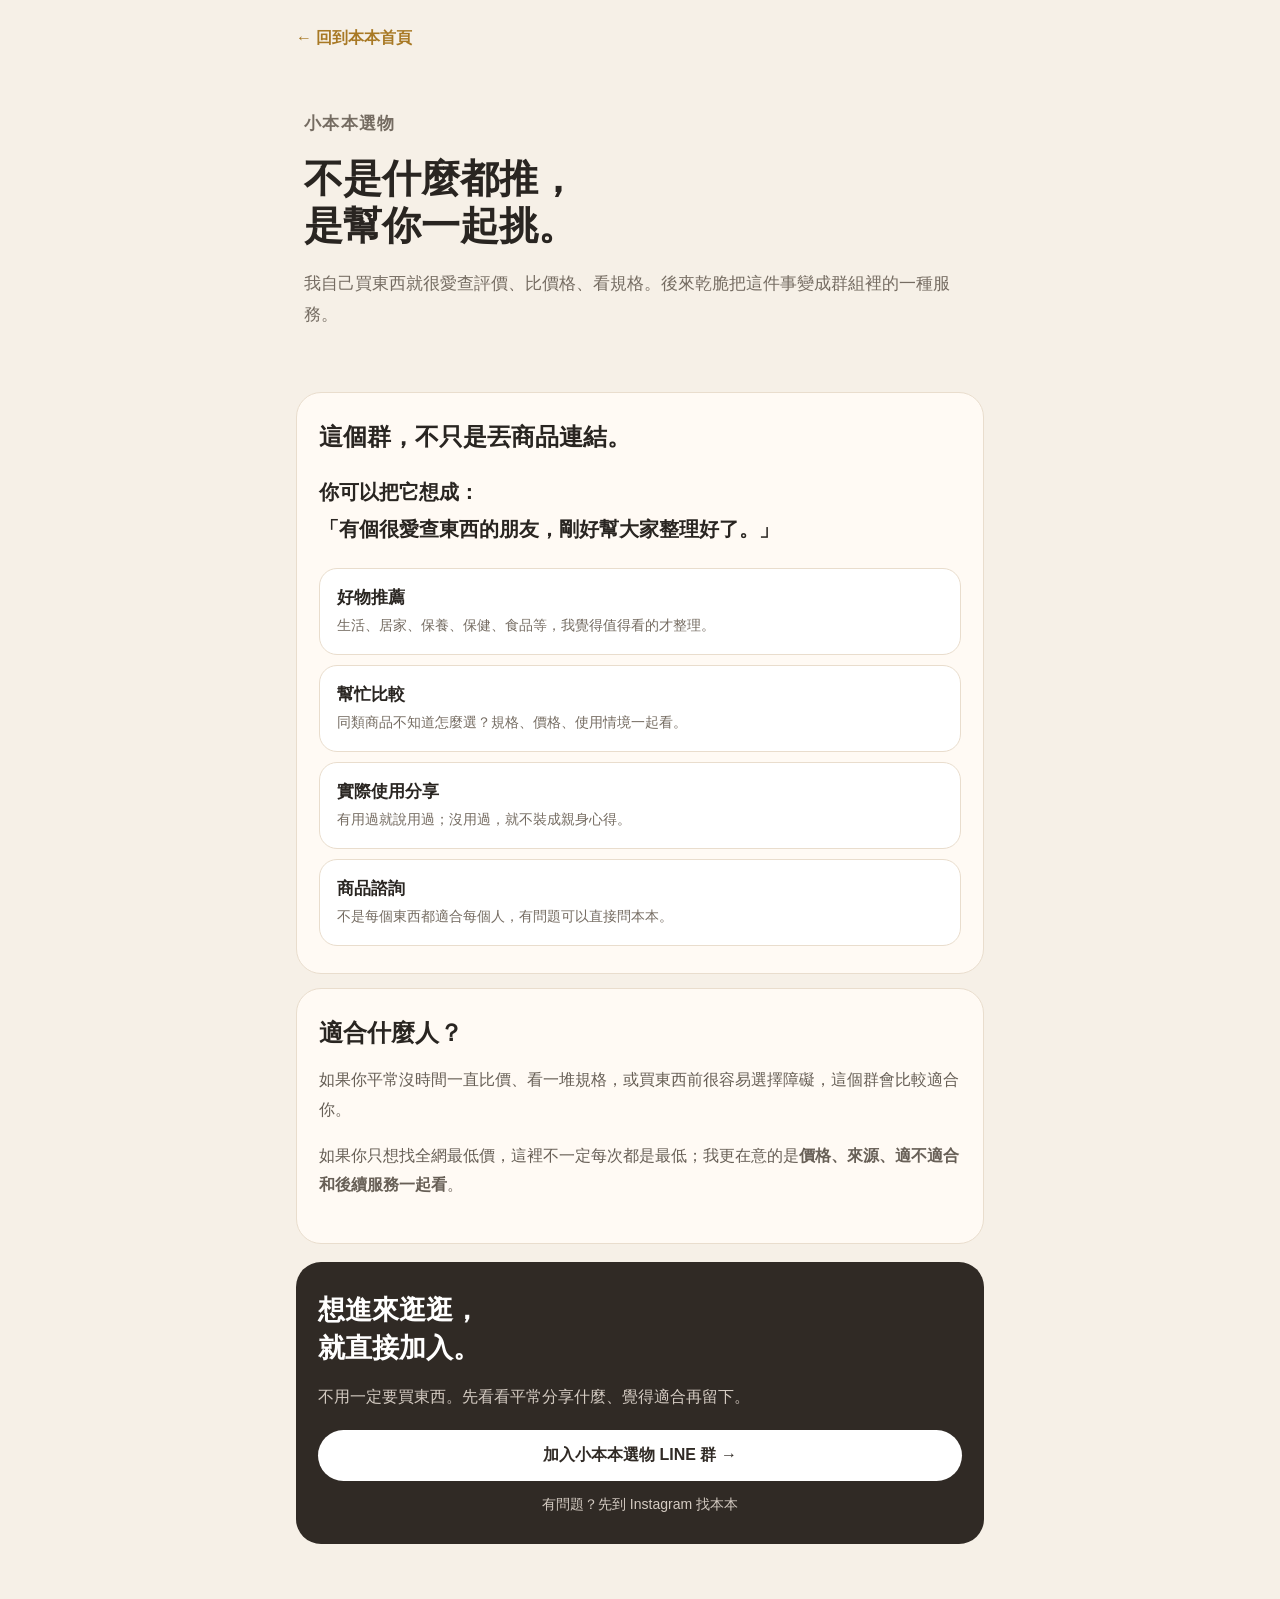
==== select.html @ be184f2b "Add files via upload" ====
<!doctype html>
<html lang="zh-Hant">
<head>
<meta charset="utf-8"><meta name="viewport" content="width=device-width,initial-scale=1">
<meta name="theme-color" content="#f6f0e7">
<title>小本本選物｜李本本</title>
<meta name="description" content="小本本選物：好物推薦、商品諮詢、比價、口碑與實際使用分享。">
<style>
:root{--bg:#f6f0e7;--paper:#fffaf4;--ink:#292521;--muted:#756c62;--gold:#a87925;--line:#e9ddcd;--dark:#302a25}
*{box-sizing:border-box}body{margin:0;background:var(--bg);color:var(--ink);font-family:-apple-system,BlinkMacSystemFont,"PingFang TC","Noto Sans TC","Microsoft JhengHei",sans-serif}
.wrap{max-width:720px;margin:auto;padding:28px 16px 55px}.back{color:var(--gold);text-decoration:none;font-weight:800}
.hero{padding:42px 8px 30px}.eyebrow{font-size:13px;color:var(--gold);font-weight:800;letter-spacing:.08em}.hero h1{font-size:39px;line-height:1.2;margin:10px 0 18px}.hero p{font-size:17px;line-height:1.85;color:var(--muted)}
.box{background:var(--paper);border:1px solid var(--line);border-radius:25px;padding:27px 22px;margin:14px 0}.box h2{font-size:24px;line-height:1.4;margin:0 0 14px}.box p{font-size:16px;line-height:1.85;color:#675f56}.items{display:grid;gap:10px;margin-top:18px}.item{background:white;border:1px solid var(--line);border-radius:18px;padding:17px}.item strong{display:block;font-size:17px;margin-bottom:5px}.item span{color:var(--muted);font-size:14px;line-height:1.65}
.quote{font-size:20px!important;font-weight:750;color:var(--ink)!important}
.cta{background:var(--dark);color:white;border-radius:25px;padding:30px 22px;margin-top:18px}.cta h2{font-size:27px;line-height:1.4;margin:0 0 12px}.cta p{color:#d4cbc2;line-height:1.8}.btn{display:block;background:white;color:var(--dark);text-decoration:none;text-align:center;padding:15px;border-radius:999px;font-weight:900;margin-top:18px}.minor{display:block;color:#d4cbc2;text-align:center;margin-top:15px;text-decoration:none;font-size:14px}
</style></head>
<body><div class="wrap">
<a class="back" href="index.html">← 回到本本首頁</a>
<section class="hero">
<p class="eyebrow">小本本選物</p>
<h1>不是什麼都推，<br>是幫你一起挑。</h1>
<p>我自己買東西就很愛查評價、比價格、看規格。後來乾脆把這件事變成群組裡的一種服務。</p>
</section>

<section class="box">
<h2>這個群，不只是丟商品連結。</h2>
<p class="quote">你可以把它想成：<br>「有個很愛查東西的朋友，剛好幫大家整理好了。」</p>
<div class="items">
<div class="item"><strong>好物推薦</strong><span>生活、居家、保養、保健、食品等，我覺得值得看的才整理。</span></div>
<div class="item"><strong>幫忙比較</strong><span>同類商品不知道怎麼選？規格、價格、使用情境一起看。</span></div>
<div class="item"><strong>實際使用分享</strong><span>有用過就說用過；沒用過，就不裝成親身心得。</span></div>
<div class="item"><strong>商品諮詢</strong><span>不是每個東西都適合每個人，有問題可以直接問本本。</span></div>
</div>
</section>

<section class="box">
<h2>適合什麼人？</h2>
<p>如果你平常沒時間一直比價、看一堆規格，或買東西前很容易選擇障礙，這個群會比較適合你。</p>
<p>如果你只想找全網最低價，這裡不一定每次都是最低；我更在意的是<strong>價格、來源、適不適合和後續服務一起看</strong>。</p>
</section>

<section class="cta">
<h2>想進來逛逛，<br>就直接加入。</h2>
<p>不用一定要買東西。先看看平常分享什麼、覺得適合再留下。</p>
<a class="btn" href="https://line.me/R/ti/g/mtligQaPc9" target="_blank">加入小本本選物 LINE 群 →</a>
<a class="minor" href="https://www.instagram.com/JINCA1027/" target="_blank">有問題？先到 Instagram 找本本</a>
</section>
</div></body></html>
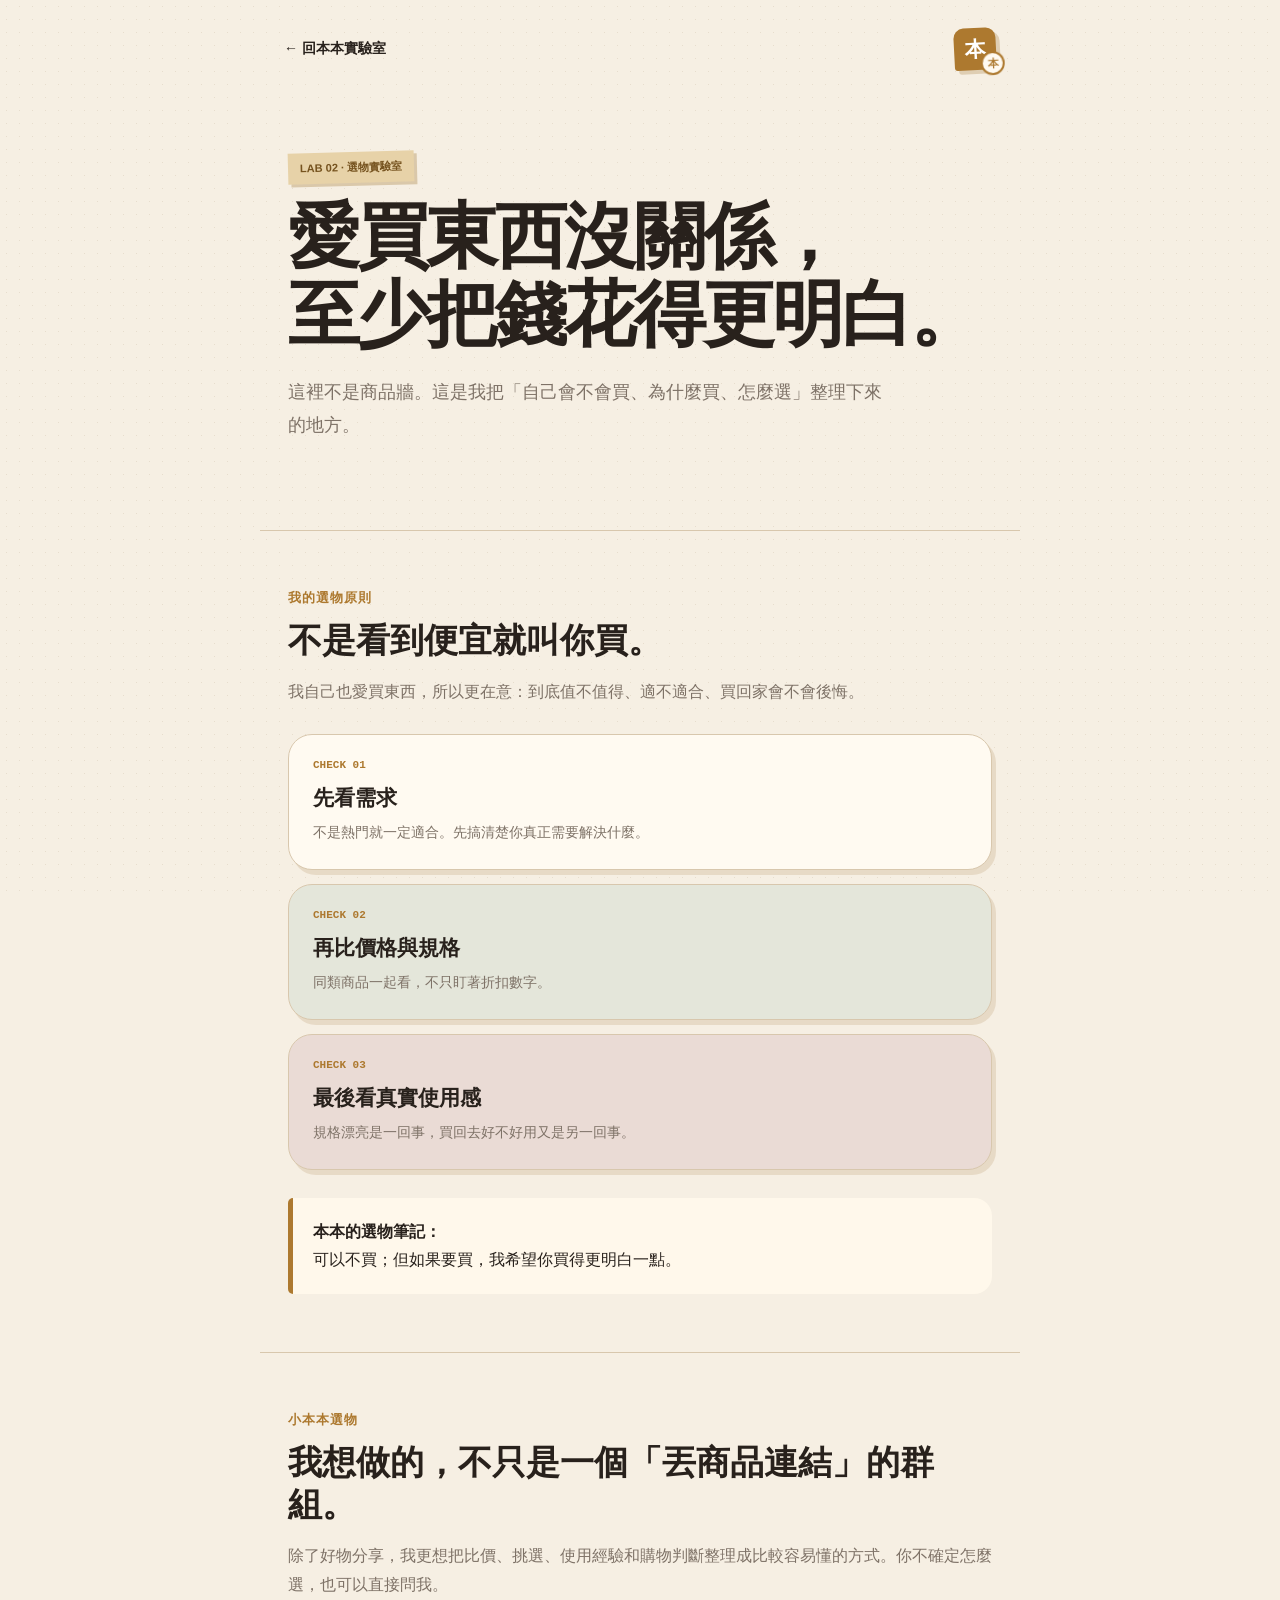
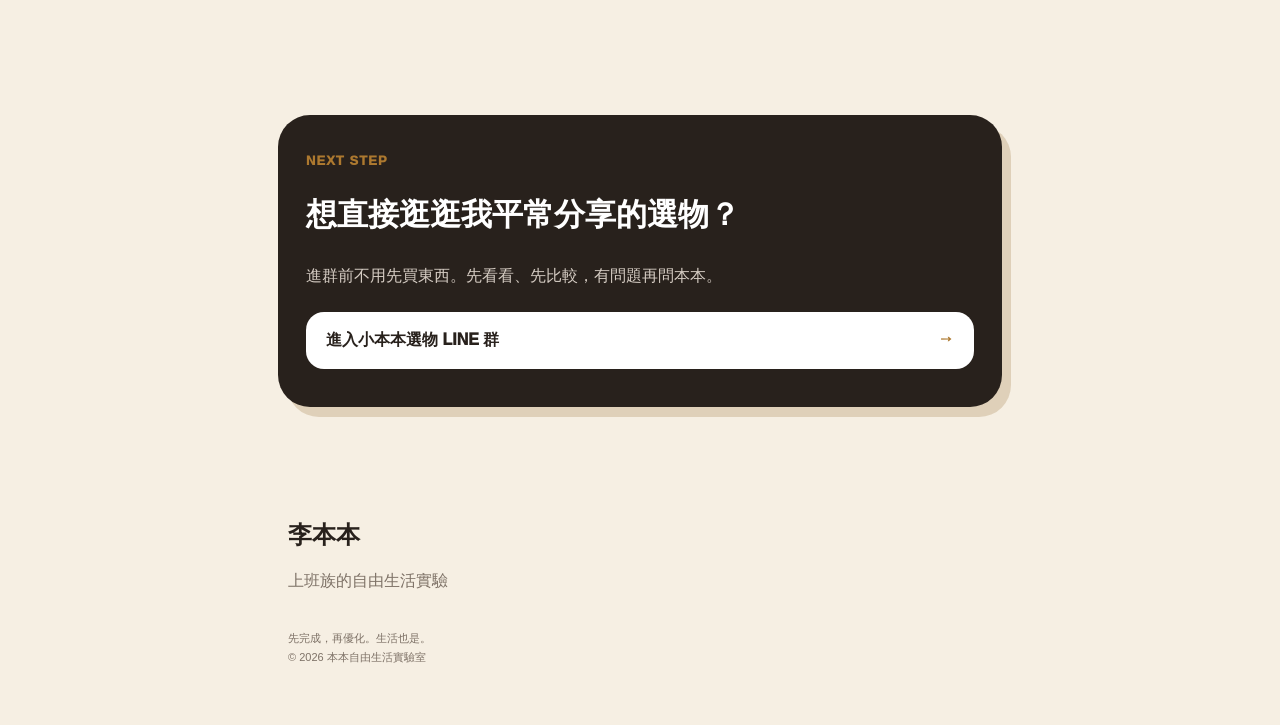
==== commit cd0b314b: "Add files via upload" ====
--- a/select.html
+++ b/select.html
@@ -1,48 +1,29 @@
-<!doctype html>
-<html lang="zh-Hant">
-<head>
-<meta charset="utf-8"><meta name="viewport" content="width=device-width,initial-scale=1">
-<meta name="theme-color" content="#f6f0e7">
-<title>小本本選物｜李本本</title>
-<meta name="description" content="小本本選物：好物推薦、商品諮詢、比價、口碑與實際使用分享。">
-<style>
-:root{--bg:#f6f0e7;--paper:#fffaf4;--ink:#292521;--muted:#756c62;--gold:#a87925;--line:#e9ddcd;--dark:#302a25}
-*{box-sizing:border-box}body{margin:0;background:var(--bg);color:var(--ink);font-family:-apple-system,BlinkMacSystemFont,"PingFang TC","Noto Sans TC","Microsoft JhengHei",sans-serif}
-.wrap{max-width:720px;margin:auto;padding:28px 16px 55px}.back{color:var(--gold);text-decoration:none;font-weight:800}
-.hero{padding:42px 8px 30px}.eyebrow{font-size:13px;color:var(--gold);font-weight:800;letter-spacing:.08em}.hero h1{font-size:39px;line-height:1.2;margin:10px 0 18px}.hero p{font-size:17px;line-height:1.85;color:var(--muted)}
-.box{background:var(--paper);border:1px solid var(--line);border-radius:25px;padding:27px 22px;margin:14px 0}.box h2{font-size:24px;line-height:1.4;margin:0 0 14px}.box p{font-size:16px;line-height:1.85;color:#675f56}.items{display:grid;gap:10px;margin-top:18px}.item{background:white;border:1px solid var(--line);border-radius:18px;padding:17px}.item strong{display:block;font-size:17px;margin-bottom:5px}.item span{color:var(--muted);font-size:14px;line-height:1.65}
-.quote{font-size:20px!important;font-weight:750;color:var(--ink)!important}
-.cta{background:var(--dark);color:white;border-radius:25px;padding:30px 22px;margin-top:18px}.cta h2{font-size:27px;line-height:1.4;margin:0 0 12px}.cta p{color:#d4cbc2;line-height:1.8}.btn{display:block;background:white;color:var(--dark);text-decoration:none;text-align:center;padding:15px;border-radius:999px;font-weight:900;margin-top:18px}.minor{display:block;color:#d4cbc2;text-align:center;margin-top:15px;text-decoration:none;font-size:14px}
+<!doctype html><html lang="zh-Hant"><head><meta charset="utf-8"><meta name="viewport" content="width=device-width,initial-scale=1"><title>選物實驗室｜李本本</title><style>
+:root{--bg:#f6efe3;--paper:#fffaf1;--ink:#28211c;--muted:#7e7267;--caramel:#ad792f;--line:#d8c7ad;--sage:#e4e6da;--blush:#eadbd5;--oat:#eadcc2}
+*{box-sizing:border-box}html{scroll-behavior:smooth}body{margin:0;background:var(--bg);color:var(--ink);font-family:-apple-system,BlinkMacSystemFont,"PingFang TC","Noto Sans TC","Microsoft JhengHei",sans-serif}
+body:before{content:"";position:fixed;inset:0;pointer-events:none;opacity:.18;background-image:radial-gradient(#a88d68 .7px,transparent .7px);background-size:13px 13px}
+.wrap{max-width:760px;margin:auto;position:relative}.top{display:flex;justify-content:space-between;align-items:center;padding:28px 24px}
+.home{color:var(--ink);text-decoration:none;font-weight:900;font-size:14px}.symbol{width:42px;height:42px;background:var(--caramel);color:white;border-radius:10px 10px 10px 3px;display:grid;place-items:center;font-weight:950;font-size:21px;transform:rotate(-3deg);box-shadow:4px 4px 0 #dfceb3;position:relative}
+.symbol:after{content:"本";position:absolute;width:20px;height:20px;right:-8px;bottom:-6px;background:var(--paper);border:2px solid var(--caramel);color:var(--caramel);font-size:11px;display:grid;place-items:center;border-radius:50%}
+.hero{padding:54px 28px 70px}.eyebrow{color:var(--caramel);font-weight:950;font-size:13px;letter-spacing:.08em}.hero h1{font-size:clamp(43px,9vw,72px);line-height:1.08;margin:15px 0 22px;letter-spacing:-.04em}.hero p{font-size:18px;line-height:1.85;color:var(--muted);max-width:610px}
+.tape{display:inline-block;background:#e7d2a8;padding:8px 12px;font-size:11px;font-weight:900;color:#76531f;transform:rotate(-1.5deg);box-shadow:3px 3px 0 #dac8aa}
+.section{padding:58px 28px;border-top:1px solid var(--line)}.section h2{font-size:34px;line-height:1.25;margin:12px 0 16px}.section>p{color:var(--muted);line-height:1.8}
+.cards{display:grid;gap:14px;margin-top:28px}.card{background:var(--paper);border:1px solid var(--line);border-radius:24px;padding:24px;box-shadow:4px 5px 0 #e7dac6}.card:nth-child(2){background:var(--sage)}.card:nth-child(3){background:var(--blush)}.card h3{font-size:21px;margin:0 0 9px}.card p{margin:0;color:var(--muted);line-height:1.7;font-size:14px}.num{font:900 11px ui-monospace,monospace;color:var(--caramel);margin-bottom:13px}
+.note{margin:28px 0 0;background:#fff8eb;border-left:5px solid var(--caramel);padding:20px;border-radius:5px 18px 18px 5px;line-height:1.75}
+.dark{background:var(--ink);color:white;margin:42px 18px;border-radius:32px;padding:38px 28px;box-shadow:9px 10px 0 #dfd0b9}.dark h2{font-size:31px;line-height:1.35}.dark p{color:#d5ccc3;line-height:1.75}.cta{display:block;margin-top:22px;background:white;color:var(--ink);padding:18px 20px;border-radius:18px;text-decoration:none;font-weight:950}.cta span{float:right;color:var(--caramel)}
+.footer{padding:70px 28px 45px}.footer strong{font-size:24px}.footer p{color:var(--muted);line-height:1.7}.mini{font-size:11px!important;margin-top:35px}
+@media(min-width:650px){.cards.two{grid-template-columns:1fr 1fr}}
 </style></head>
-<body><div class="wrap">
-<a class="back" href="index.html">← 回到本本首頁</a>
-<section class="hero">
-<p class="eyebrow">小本本選物</p>
-<h1>不是什麼都推，<br>是幫你一起挑。</h1>
-<p>我自己買東西就很愛查評價、比價格、看規格。後來乾脆把這件事變成群組裡的一種服務。</p>
-</section>
-
-<section class="box">
-<h2>這個群，不只是丟商品連結。</h2>
-<p class="quote">你可以把它想成：<br>「有個很愛查東西的朋友，剛好幫大家整理好了。」</p>
-<div class="items">
-<div class="item"><strong>好物推薦</strong><span>生活、居家、保養、保健、食品等，我覺得值得看的才整理。</span></div>
-<div class="item"><strong>幫忙比較</strong><span>同類商品不知道怎麼選？規格、價格、使用情境一起看。</span></div>
-<div class="item"><strong>實際使用分享</strong><span>有用過就說用過；沒用過，就不裝成親身心得。</span></div>
-<div class="item"><strong>商品諮詢</strong><span>不是每個東西都適合每個人，有問題可以直接問本本。</span></div>
-</div>
-</section>
-
-<section class="box">
-<h2>適合什麼人？</h2>
-<p>如果你平常沒時間一直比價、看一堆規格，或買東西前很容易選擇障礙，這個群會比較適合你。</p>
-<p>如果你只想找全網最低價，這裡不一定每次都是最低；我更在意的是<strong>價格、來源、適不適合和後續服務一起看</strong>。</p>
-</section>
-
-<section class="cta">
-<h2>想進來逛逛，<br>就直接加入。</h2>
-<p>不用一定要買東西。先看看平常分享什麼、覺得適合再留下。</p>
-<a class="btn" href="https://line.me/R/ti/g/mtligQaPc9" target="_blank">加入小本本選物 LINE 群 →</a>
-<a class="minor" href="https://www.instagram.com/JINCA1027/" target="_blank">有問題？先到 Instagram 找本本</a>
-</section>
-</div></body></html>+<body><main class="wrap">
+<header class="top"><a class="home" href="index.html">← 回本本實驗室</a><div class="symbol">本</div></header>
+<section class="hero"><span class="tape">LAB 02 · 選物實驗室</span><h1>愛買東西沒關係，<br>至少把錢花得更明白。</h1><p>這裡不是商品牆。這是我把「自己會不會買、為什麼買、怎麼選」整理下來的地方。</p></section>
+<section class="section"><div class="eyebrow">我的選物原則</div><h2>不是看到便宜就叫你買。</h2><p>我自己也愛買東西，所以更在意：到底值不值得、適不適合、買回家會不會後悔。</p>
+<div class="cards">
+<div class="card"><div class="num">CHECK 01</div><h3>先看需求</h3><p>不是熱門就一定適合。先搞清楚你真正需要解決什麼。</p></div>
+<div class="card"><div class="num">CHECK 02</div><h3>再比價格與規格</h3><p>同類商品一起看，不只盯著折扣數字。</p></div>
+<div class="card"><div class="num">CHECK 03</div><h3>最後看真實使用感</h3><p>規格漂亮是一回事，買回去好不好用又是另一回事。</p></div>
+</div><div class="note"><strong>本本的選物筆記：</strong><br>可以不買；但如果要買，我希望你買得更明白一點。</div></section>
+<section class="section"><div class="eyebrow">小本本選物</div><h2>我想做的，不只是一個「丟商品連結」的群組。</h2><p>除了好物分享，我更想把比價、挑選、使用經驗和購物判斷整理成比較容易懂的方式。你不確定怎麼選，也可以直接問我。</p></section>
+<section class="dark"><div class="eyebrow">NEXT STEP</div><h2>想直接逛逛我平常分享的選物？</h2><p>進群前不用先買東西。先看看、先比較，有問題再問本本。</p><a class="cta" href="https://line.me/R/ti/g/mtligQaPc9" target='_blank' rel='noopener'>進入小本本選物 LINE 群<span>→</span></a></section>
+<footer class="footer"><strong>李本本</strong><p>上班族的自由生活實驗</p><p class="mini">先完成，再優化。生活也是。<br>© 2026 本本自由生活實驗室</p></footer>
+</main></body></html>
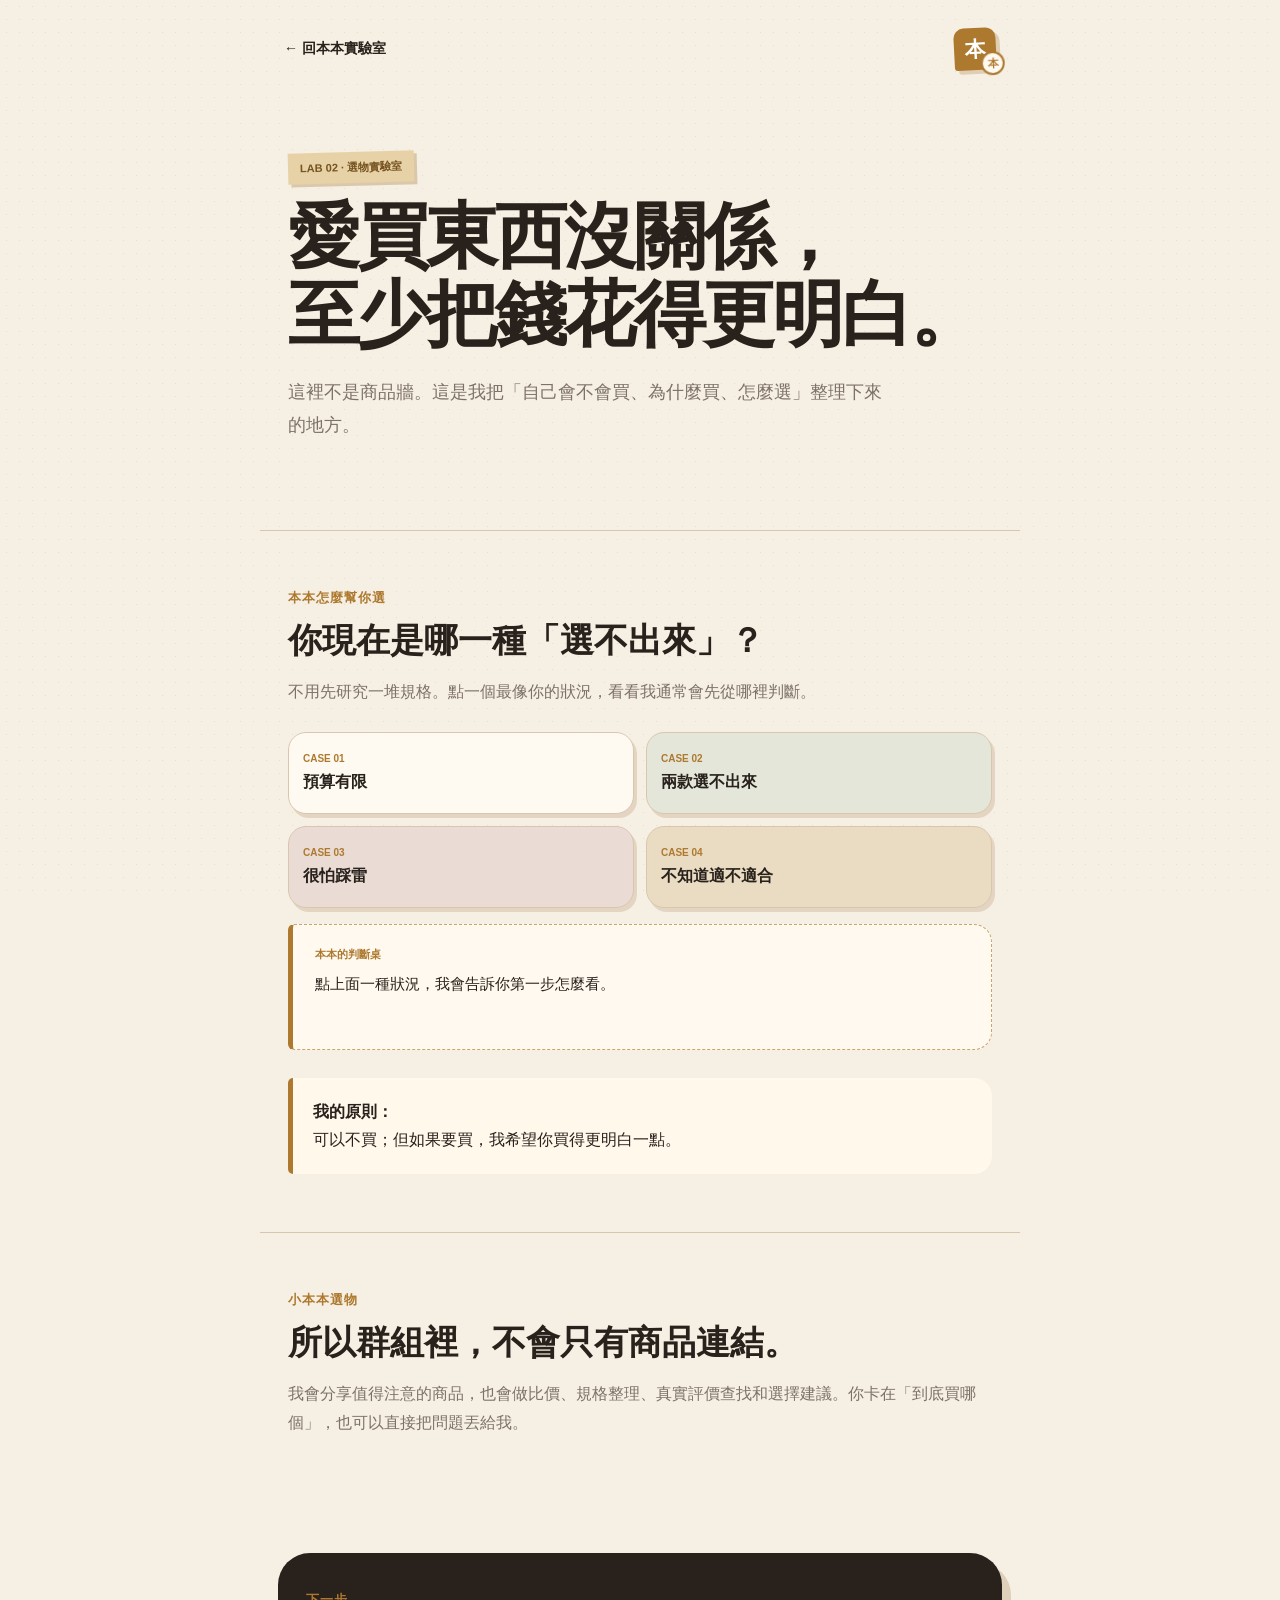
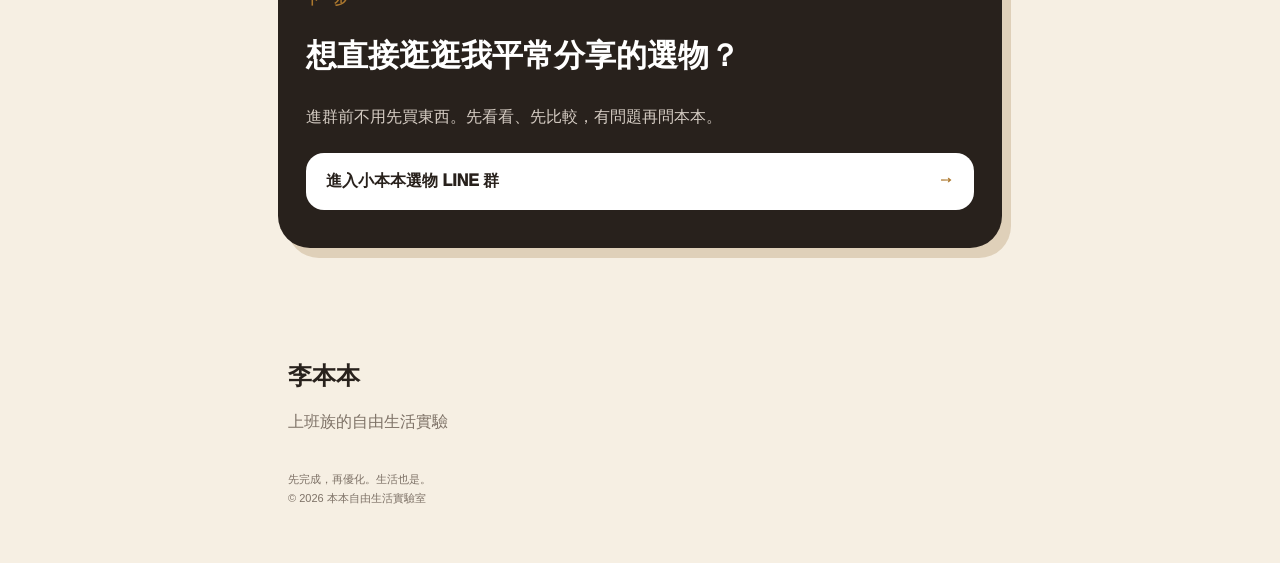
==== commit 0f88d110: "Add files via upload" ====
--- a/select.html
+++ b/select.html
@@ -8,22 +8,35 @@
 .hero{padding:54px 28px 70px}.eyebrow{color:var(--caramel);font-weight:950;font-size:13px;letter-spacing:.08em}.hero h1{font-size:clamp(43px,9vw,72px);line-height:1.08;margin:15px 0 22px;letter-spacing:-.04em}.hero p{font-size:18px;line-height:1.85;color:var(--muted);max-width:610px}
 .tape{display:inline-block;background:#e7d2a8;padding:8px 12px;font-size:11px;font-weight:900;color:#76531f;transform:rotate(-1.5deg);box-shadow:3px 3px 0 #dac8aa}
 .section{padding:58px 28px;border-top:1px solid var(--line)}.section h2{font-size:34px;line-height:1.25;margin:12px 0 16px}.section>p{color:var(--muted);line-height:1.8}
-.cards{display:grid;gap:14px;margin-top:28px}.card{background:var(--paper);border:1px solid var(--line);border-radius:24px;padding:24px;box-shadow:4px 5px 0 #e7dac6}.card:nth-child(2){background:var(--sage)}.card:nth-child(3){background:var(--blush)}.card h3{font-size:21px;margin:0 0 9px}.card p{margin:0;color:var(--muted);line-height:1.7;font-size:14px}.num{font:900 11px ui-monospace,monospace;color:var(--caramel);margin-bottom:13px}
 .note{margin:28px 0 0;background:#fff8eb;border-left:5px solid var(--caramel);padding:20px;border-radius:5px 18px 18px 5px;line-height:1.75}
 .dark{background:var(--ink);color:white;margin:42px 18px;border-radius:32px;padding:38px 28px;box-shadow:9px 10px 0 #dfd0b9}.dark h2{font-size:31px;line-height:1.35}.dark p{color:#d5ccc3;line-height:1.75}.cta{display:block;margin-top:22px;background:white;color:var(--ink);padding:18px 20px;border-radius:18px;text-decoration:none;font-weight:950}.cta span{float:right;color:var(--caramel)}
 .footer{padding:70px 28px 45px}.footer strong{font-size:24px}.footer p{color:var(--muted);line-height:1.7}.mini{font-size:11px!important;margin-top:35px}
-@media(min-width:650px){.cards.two{grid-template-columns:1fr 1fr}}
+.choice-grid{display:grid;grid-template-columns:1fr 1fr;gap:12px;margin-top:26px}.choice{appearance:none;-webkit-appearance:none;border:1px solid var(--line);background:var(--paper);color:var(--ink);border-radius:18px;padding:20px 14px;text-align:left;font:inherit;font-weight:900;box-shadow:3px 4px 0 #e3d5c1;cursor:pointer}.choice:nth-child(2){background:var(--sage)}.choice:nth-child(3){background:var(--blush)}.choice:nth-child(4){background:var(--oat)}.choice.active{border-color:var(--caramel);background:#f3dfb8;transform:translateY(2px);box-shadow:0 2px 0 #d0b17b}.choice small{display:block;color:var(--caramel);font-size:10px;margin-bottom:8px}
+.answer{margin-top:16px;padding:22px;background:#fff9ef;border:1px dashed #c9a56b;border-left:5px solid var(--caramel);border-radius:6px 18px 18px 6px;min-height:126px}.answer b{display:block;color:var(--caramel);font-size:11px;margin-bottom:9px}.answer p{margin:0;line-height:1.75;font-size:15px}
+.path{position:relative;margin-top:30px;padding-left:35px}.path:before{content:"";position:absolute;left:11px;top:12px;bottom:12px;border-left:2px dashed #c7a66f}.stop{position:relative;padding:0 0 35px 18px}.stop:last-child{padding-bottom:0}.stop:before{content:"";position:absolute;left:-31px;top:5px;width:15px;height:15px;border-radius:50%;background:var(--paper);border:3px solid var(--caramel);z-index:1}.stop.current:before{background:var(--caramel);box-shadow:0 0 0 6px #ead7b8}.stop .tag{font:900 10px ui-monospace,monospace;color:var(--caramel)}.stop h3{font-size:22px;margin:5px 0 7px}.stop p{margin:0;color:var(--muted);line-height:1.65;font-size:14px}.current-card{margin-top:30px;padding:24px;border-radius:22px;background:var(--paper);border:1px dashed #c9a56b}.current-card strong{font-size:20px}.current-card p{color:var(--muted);line-height:1.7;margin-bottom:0}
+@media(max-width:430px){.choice-grid{grid-template-columns:1fr 1fr}.hero{padding-top:45px}}
 </style></head>
-<body><main class="wrap">
-<header class="top"><a class="home" href="index.html">← 回本本實驗室</a><div class="symbol">本</div></header>
+<body><main class="wrap"><header class="top"><a class="home" href="index.html">← 回本本實驗室</a><div class="symbol">本</div></header>
 <section class="hero"><span class="tape">LAB 02 · 選物實驗室</span><h1>愛買東西沒關係，<br>至少把錢花得更明白。</h1><p>這裡不是商品牆。這是我把「自己會不會買、為什麼買、怎麼選」整理下來的地方。</p></section>
-<section class="section"><div class="eyebrow">我的選物原則</div><h2>不是看到便宜就叫你買。</h2><p>我自己也愛買東西，所以更在意：到底值不值得、適不適合、買回家會不會後悔。</p>
-<div class="cards">
-<div class="card"><div class="num">CHECK 01</div><h3>先看需求</h3><p>不是熱門就一定適合。先搞清楚你真正需要解決什麼。</p></div>
-<div class="card"><div class="num">CHECK 02</div><h3>再比價格與規格</h3><p>同類商品一起看，不只盯著折扣數字。</p></div>
-<div class="card"><div class="num">CHECK 03</div><h3>最後看真實使用感</h3><p>規格漂亮是一回事，買回去好不好用又是另一回事。</p></div>
-</div><div class="note"><strong>本本的選物筆記：</strong><br>可以不買；但如果要買，我希望你買得更明白一點。</div></section>
-<section class="section"><div class="eyebrow">小本本選物</div><h2>我想做的，不只是一個「丟商品連結」的群組。</h2><p>除了好物分享，我更想把比價、挑選、使用經驗和購物判斷整理成比較容易懂的方式。你不確定怎麼選，也可以直接問我。</p></section>
-<section class="dark"><div class="eyebrow">NEXT STEP</div><h2>想直接逛逛我平常分享的選物？</h2><p>進群前不用先買東西。先看看、先比較，有問題再問本本。</p><a class="cta" href="https://line.me/R/ti/g/mtligQaPc9" target='_blank' rel='noopener'>進入小本本選物 LINE 群<span>→</span></a></section>
-<footer class="footer"><strong>李本本</strong><p>上班族的自由生活實驗</p><p class="mini">先完成，再優化。生活也是。<br>© 2026 本本自由生活實驗室</p></footer>
-</main></body></html>+
+<section class="section"><div class="eyebrow">本本怎麼幫你選</div><h2>你現在是哪一種「選不出來」？</h2><p>不用先研究一堆規格。點一個最像你的狀況，看看我通常會先從哪裡判斷。</p>
+<div class="choice-grid">
+<button class="choice" data-answer="先訂出你真的願意花的上限，再把『一定要有』和『有更好』拆開。很多時候，不是預算太少，是把不需要的功能也一起買進去了。"><small>CASE 01</small>預算有限</button>
+<button class="choice" data-answer="我會先找出兩款真正不同的地方，而不是把所有規格重新念一次。最後通常只剩 1～2 個差異，決定就容易很多。"><small>CASE 02</small>兩款選不出來</button>
+<button class="choice" data-answer="先查長期使用者最常抱怨什麼，再看那個缺點你能不能接受。沒有零缺點的商品，重點是缺點會不會剛好踩到你。"><small>CASE 03</small>很怕踩雷</button>
+<button class="choice" data-answer="先不急著問『哪款最好』，我會先問使用情境、頻率、空間和你最在意的事。適合別人的第一名，不一定適合你。"><small>CASE 04</small>不知道適不適合</button>
+</div>
+<div class="answer" id="shopping-answer"><b>本本的判斷桌</b><p>點上面一種狀況，我會告訴你第一步怎麼看。</p></div>
+<div class="note"><strong>我的原則：</strong><br>可以不買；但如果要買，我希望你買得更明白一點。</div></section>
+<section class="section"><div class="eyebrow">小本本選物</div><h2>所以群組裡，不會只有商品連結。</h2><p>我會分享值得注意的商品，也會做比價、規格整理、真實評價查找和選擇建議。你卡在「到底買哪個」，也可以直接把問題丟給我。</p></section>
+
+<section class="dark"><div class="eyebrow">下一步</div><h2>想直接逛逛我平常分享的選物？</h2><p>進群前不用先買東西。先看看、先比較，有問題再問本本。</p><a class="cta" href="https://line.me/R/ti/g/mtligQaPc9" target="_blank" rel="noopener">進入小本本選物 LINE 群<span>→</span></a></section>
+<footer class="footer"><strong>李本本</strong><p>上班族的自由生活實驗</p><p class="mini">先完成，再優化。生活也是。<br>© 2026 本本自由生活實驗室</p></footer></main><script>
+document.addEventListener('DOMContentLoaded',function(){
+ const buttons=[...document.querySelectorAll('.choice')], box=document.querySelector('#shopping-answer p');
+ buttons.forEach(b=>b.addEventListener('click',function(){
+   buttons.forEach(x=>x.classList.remove('active')); this.classList.add('active');
+   box.style.opacity='.25'; setTimeout(()=>{box.textContent=this.dataset.answer;box.style.opacity='1'},110);
+ }));
+});
+</script></body></html>
